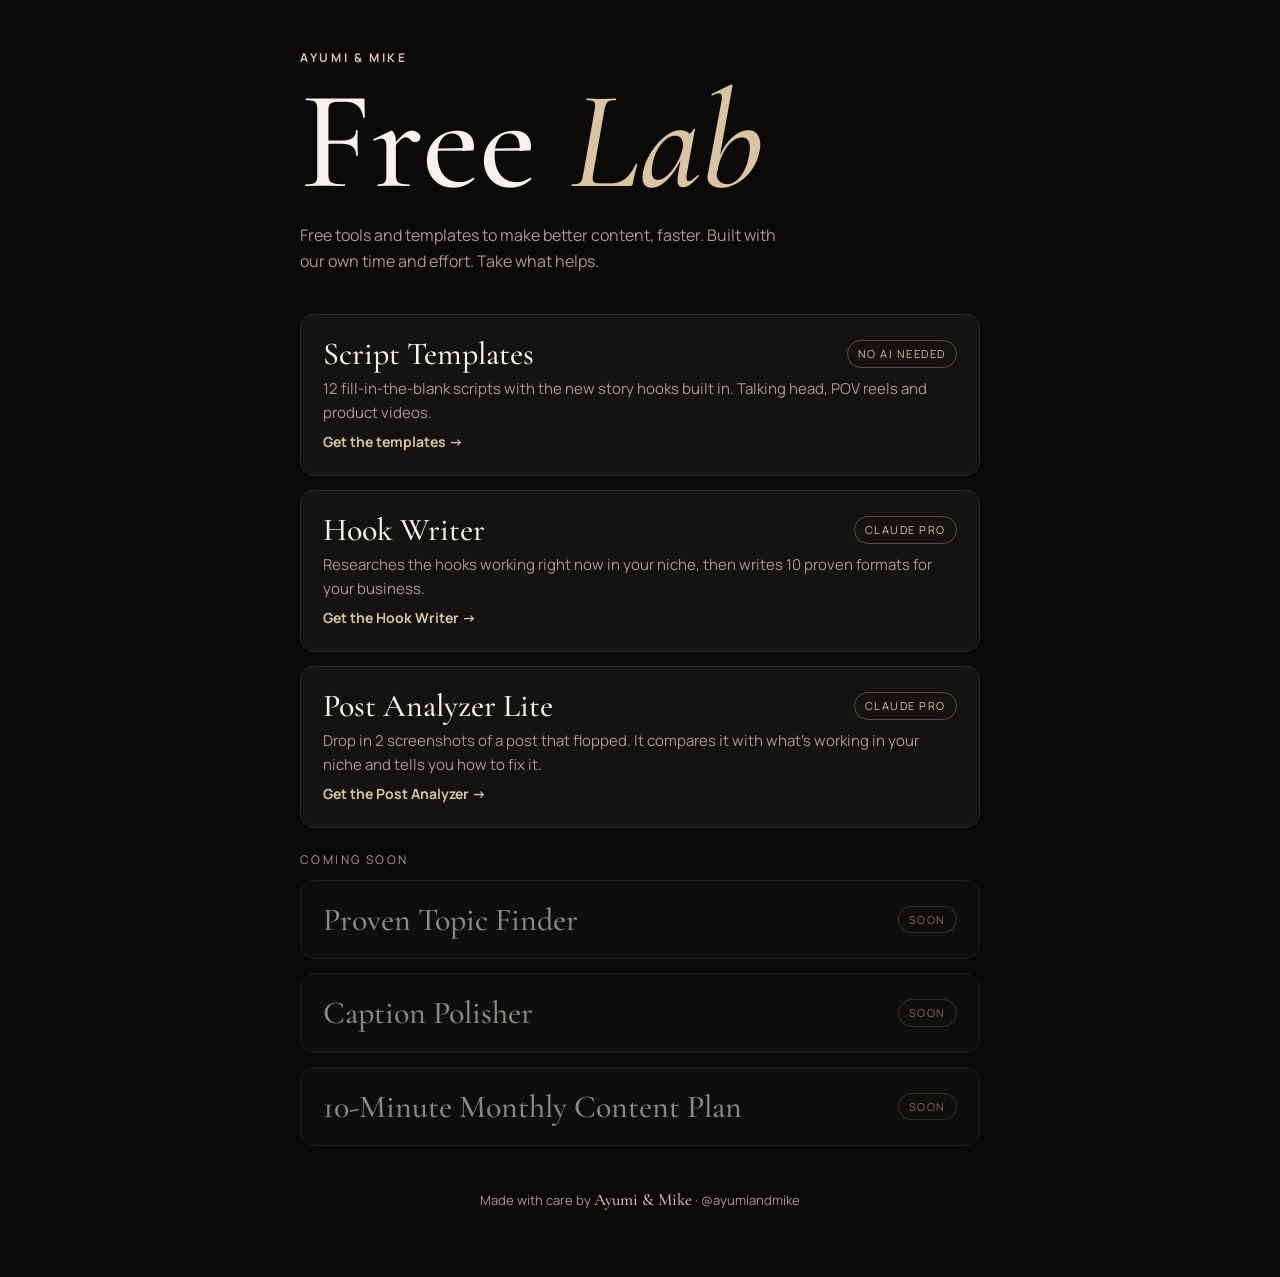
==== index.html @ c78a435c "Add files via upload" ====
<!doctype html>
<html lang="en">
<head>
<meta charset="utf-8">
<meta name="viewport" content="width=device-width,initial-scale=1,viewport-fit=cover">
<title>Free Lab · Ayumi & Mike</title>
<meta name="description" content="Free content tools and templates from Ayumi & Mike.">
<link rel="preconnect" href="https://fonts.googleapis.com">
<link rel="stylesheet" href="https://fonts.googleapis.com/css2?family=Cormorant+Garamond:ital,wght@0,500;1,500&family=Manrope:wght@400;500;700&display=swap">
<style>
/* One column of tool cards under a big serif title. Single dark look. */
:root {
  --bg: #0b0a09; --panel: #151311; --line: #2a2622; --fg: #f5f2ec; --muted: #a39c92; --beige: #d9c4a3;
  --display: "Cormorant Garamond", "Times New Roman", serif; --body: "Manrope", "Segoe UI", system-ui, sans-serif;
  color-scheme: dark;
}
* { box-sizing: border-box; }
body { margin: 0; background: var(--bg); color: var(--fg); font-family: var(--body); font-size: 16px; line-height: 1.6;
  padding-left: max(16px, env(safe-area-inset-left, 0px)); padding-right: max(16px, env(safe-area-inset-right, 0px)); }
.wrap { max-width: 680px; margin: 0 auto; padding-block: 48px 64px; display: grid; gap: 40px; }
.eyebrow { font-size: 12px; letter-spacing: .22em; text-transform: uppercase; color: var(--beige); font-weight: 700; }
h1 { font-family: var(--display); font-weight: 500; font-size: clamp(72px, 20vw, 140px); line-height: .9; margin: 12px 0 18px; }
h1 em { color: var(--beige); }
.lede { color: var(--muted); margin: 0; max-width: 50ch; }
.list { display: grid; gap: 14px; }
.card { display: grid; grid-template-columns: 1fr auto; gap: 6px 16px; align-items: center; padding: 22px; border: 1px solid var(--line); border-radius: 14px;
  background: var(--panel); color: inherit; text-decoration: none; transition: border-color .2s, transform .2s; }
a.card:hover { border-color: var(--beige); transform: translateY(-2px); }
a.card:focus-visible { outline: 2px solid var(--beige); outline-offset: 3px; }
.card h2 { font-family: var(--display); font-weight: 500; font-size: 32px; line-height: 1.05; margin: 0; }
.card p { grid-column: 1 / -1; margin: 0; color: var(--muted); font-size: 15px; }
.tag { font-size: 11px; letter-spacing: .14em; text-transform: uppercase; color: var(--beige); border: 1px solid #d9c4a355; border-radius: 999px; padding: 4px 10px; white-space: nowrap; }
.arrow { grid-column: 1 / -1; color: var(--beige); font-weight: 700; font-size: 14px; }
.soon { opacity: .55; }
.section { font-size: 12px; letter-spacing: .2em; text-transform: uppercase; color: var(--muted); margin: 8px 0 -4px; }
footer { font-size: 13px; color: var(--muted); text-align: center; }
footer b { color: var(--beige); font-weight: 500; font-family: var(--display); font-size: 17px; }
@media (prefers-reduced-motion: reduce) { .card { transition: none; } }
</style>
</head>
<body>
<main class="wrap">
  <header>
    <div class="eyebrow">Ayumi &amp; Mike</div>
    <h1>Free <em>Lab</em></h1>
    <p class="lede">Free tools and templates to make better content, faster. Built with our own time and effort. Take what helps.</p>
  </header>

  <div class="list">
    <a class="card" href="script-templates/">
      <h2>Script Templates</h2><span class="tag">No AI needed</span>
      <p>12 fill-in-the-blank scripts with the new story hooks built in. Talking head, POV reels and product videos.</p>
      <span class="arrow">Get the templates →</span>
    </a>
    <a class="card" href="hook-writer/">
      <h2>Hook Writer</h2><span class="tag">Claude Pro</span>
      <p>Researches the hooks working right now in your niche, then writes 10 proven formats for your business.</p>
      <span class="arrow">Get the Hook Writer →</span>
    </a>
    <a class="card" href="post-analyzer/">
      <h2>Post Analyzer Lite</h2><span class="tag">Claude Pro</span>
      <p>Drop in 2 screenshots of a post that flopped. It compares it with what's working in your niche and tells you how to fix it.</p>
      <span class="arrow">Get the Post Analyzer →</span>
    </a>

    <div class="section">Coming soon</div>
    <div class="card soon"><h2>Proven Topic Finder</h2><span class="tag">Soon</span></div>
    <div class="card soon"><h2>Caption Polisher</h2><span class="tag">Soon</span></div>
    <div class="card soon"><h2>10-Minute Monthly Content Plan</h2><span class="tag">Soon</span></div>
  </div>

  <footer>Made with care by <b>Ayumi &amp; Mike</b> · @ayumiandmike</footer>
</main>
</body>
</html>
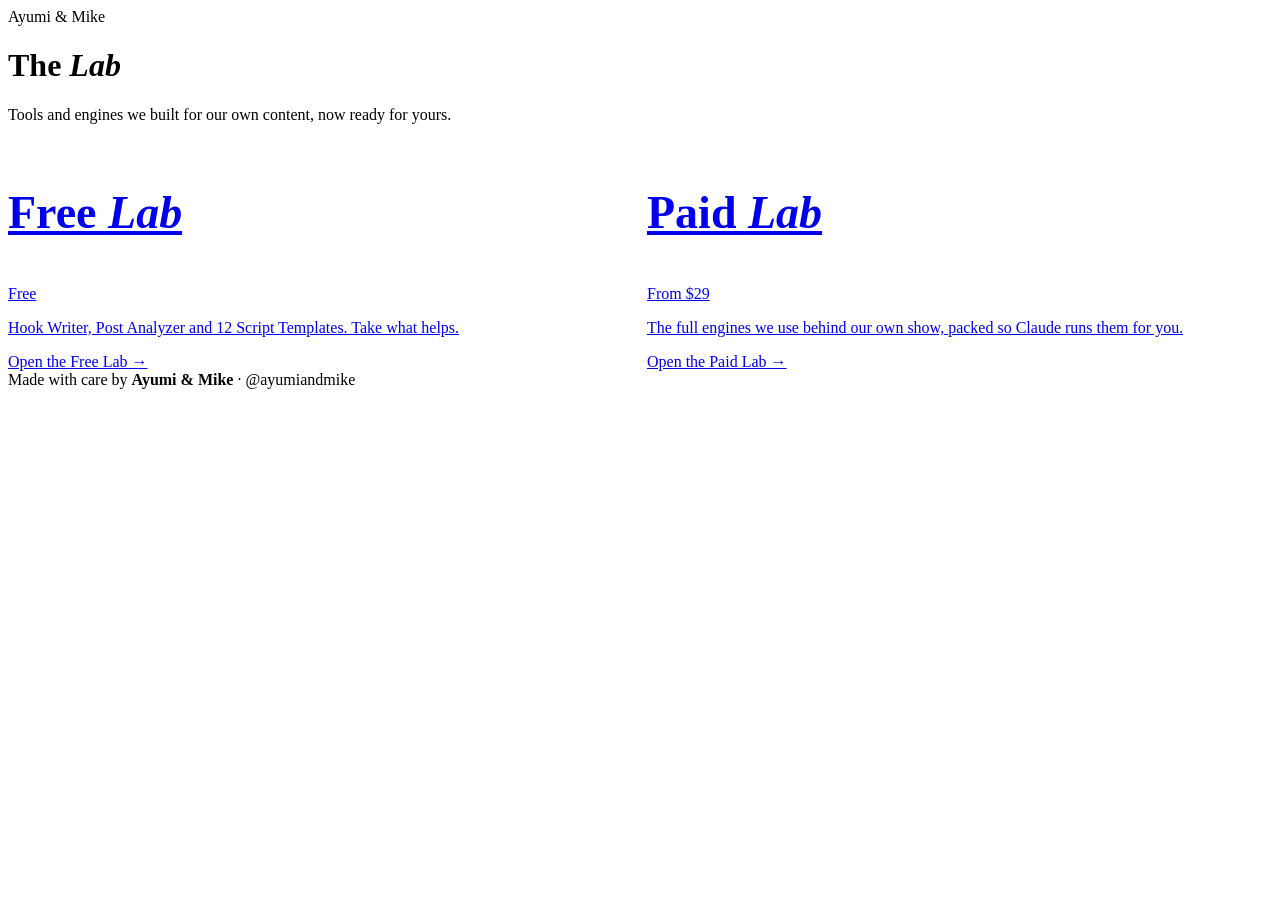
==== commit d1ef554c: "Add files via upload" ====
--- a/index.html
+++ b/index.html
@@ -3,70 +3,36 @@
 <head>
 <meta charset="utf-8">
 <meta name="viewport" content="width=device-width,initial-scale=1,viewport-fit=cover">
-<title>Free Lab · Ayumi & Mike</title>
-<meta name="description" content="Free content tools and templates from Ayumi & Mike.">
-<link rel="preconnect" href="https://fonts.googleapis.com">
+<title>Ayumi & Mike Lab</title>
+<meta name="description" content="Free and paid content tools from Ayumi & Mike.">
 <link rel="stylesheet" href="https://fonts.googleapis.com/css2?family=Cormorant+Garamond:ital,wght@0,500;1,500&family=Manrope:wght@400;500;700&display=swap">
+<link rel="stylesheet" href="assets/lab.css">
 <style>
-/* One column of tool cards under a big serif title. Single dark look. */
-:root {
-  --bg: #0b0a09; --panel: #151311; --line: #2a2622; --fg: #f5f2ec; --muted: #a39c92; --beige: #d9c4a3;
-  --display: "Cormorant Garamond", "Times New Roman", serif; --body: "Manrope", "Segoe UI", system-ui, sans-serif;
-  color-scheme: dark;
-}
-* { box-sizing: border-box; }
-body { margin: 0; background: var(--bg); color: var(--fg); font-family: var(--body); font-size: 16px; line-height: 1.6;
-  padding-left: max(16px, env(safe-area-inset-left, 0px)); padding-right: max(16px, env(safe-area-inset-right, 0px)); }
-.wrap { max-width: 680px; margin: 0 auto; padding-block: 48px 64px; display: grid; gap: 40px; }
-.eyebrow { font-size: 12px; letter-spacing: .22em; text-transform: uppercase; color: var(--beige); font-weight: 700; }
-h1 { font-family: var(--display); font-weight: 500; font-size: clamp(72px, 20vw, 140px); line-height: .9; margin: 12px 0 18px; }
-h1 em { color: var(--beige); }
-.lede { color: var(--muted); margin: 0; max-width: 50ch; }
-.list { display: grid; gap: 14px; }
-.card { display: grid; grid-template-columns: 1fr auto; gap: 6px 16px; align-items: center; padding: 22px; border: 1px solid var(--line); border-radius: 14px;
-  background: var(--panel); color: inherit; text-decoration: none; transition: border-color .2s, transform .2s; }
-a.card:hover { border-color: var(--beige); transform: translateY(-2px); }
-a.card:focus-visible { outline: 2px solid var(--beige); outline-offset: 3px; }
-.card h2 { font-family: var(--display); font-weight: 500; font-size: 32px; line-height: 1.05; margin: 0; }
-.card p { grid-column: 1 / -1; margin: 0; color: var(--muted); font-size: 15px; }
-.tag { font-size: 11px; letter-spacing: .14em; text-transform: uppercase; color: var(--beige); border: 1px solid #d9c4a355; border-radius: 999px; padding: 4px 10px; white-space: nowrap; }
-.arrow { grid-column: 1 / -1; color: var(--beige); font-weight: 700; font-size: 14px; }
-.soon { opacity: .55; }
-.section { font-size: 12px; letter-spacing: .2em; text-transform: uppercase; color: var(--muted); margin: 8px 0 -4px; }
-footer { font-size: 13px; color: var(--muted); text-align: center; }
-footer b { color: var(--beige); font-weight: 500; font-family: var(--display); font-size: 17px; }
-@media (prefers-reduced-motion: reduce) { .card { transition: none; } }
+.doors { display: grid; grid-template-columns: 1fr 1fr; gap: 14px; }
+.door { min-height: 220px; align-content: end; }
+.door h3 { font-size: 46px; }
+@media (max-width: 560px) { .doors { grid-template-columns: 1fr; } .door { min-height: 160px; } }
 </style>
 </head>
 <body>
 <main class="wrap">
   <header>
     <div class="eyebrow">Ayumi &amp; Mike</div>
-    <h1>Free <em>Lab</em></h1>
-    <p class="lede">Free tools and templates to make better content, faster. Built with our own time and effort. Take what helps.</p>
+    <h1>The <em>Lab</em></h1>
+    <p class="lede">Tools and engines we built for our own content, now ready for yours.</p>
   </header>
 
-  <div class="list">
-    <a class="card" href="script-templates/">
-      <h2>Script Templates</h2><span class="tag">No AI needed</span>
-      <p>12 fill-in-the-blank scripts with the new story hooks built in. Talking head, POV reels and product videos.</p>
-      <span class="arrow">Get the templates →</span>
+  <div class="doors">
+    <a class="card door" href="free-lab/">
+      <h3>Free <em style="color:var(--beige)">Lab</em></h3><span class="tag">Free</span>
+      <p>Hook Writer, Post Analyzer and 12 Script Templates. Take what helps.</p>
+      <span class="arrow">Open the Free Lab →</span>
     </a>
-    <a class="card" href="hook-writer/">
-      <h2>Hook Writer</h2><span class="tag">Claude Pro</span>
-      <p>Researches the hooks working right now in your niche, then writes 10 proven formats for your business.</p>
-      <span class="arrow">Get the Hook Writer →</span>
+    <a class="card door" href="paid-lab/">
+      <h3>Paid <em style="color:var(--beige)">Lab</em></h3><span class="tag">From $29</span>
+      <p>The full engines we use behind our own show, packed so Claude runs them for you.</p>
+      <span class="arrow">Open the Paid Lab →</span>
     </a>
-    <a class="card" href="post-analyzer/">
-      <h2>Post Analyzer Lite</h2><span class="tag">Claude Pro</span>
-      <p>Drop in 2 screenshots of a post that flopped. It compares it with what's working in your niche and tells you how to fix it.</p>
-      <span class="arrow">Get the Post Analyzer →</span>
-    </a>
-
-    <div class="section">Coming soon</div>
-    <div class="card soon"><h2>Proven Topic Finder</h2><span class="tag">Soon</span></div>
-    <div class="card soon"><h2>Caption Polisher</h2><span class="tag">Soon</span></div>
-    <div class="card soon"><h2>10-Minute Monthly Content Plan</h2><span class="tag">Soon</span></div>
   </div>
 
   <footer>Made with care by <b>Ayumi &amp; Mike</b> · @ayumiandmike</footer>
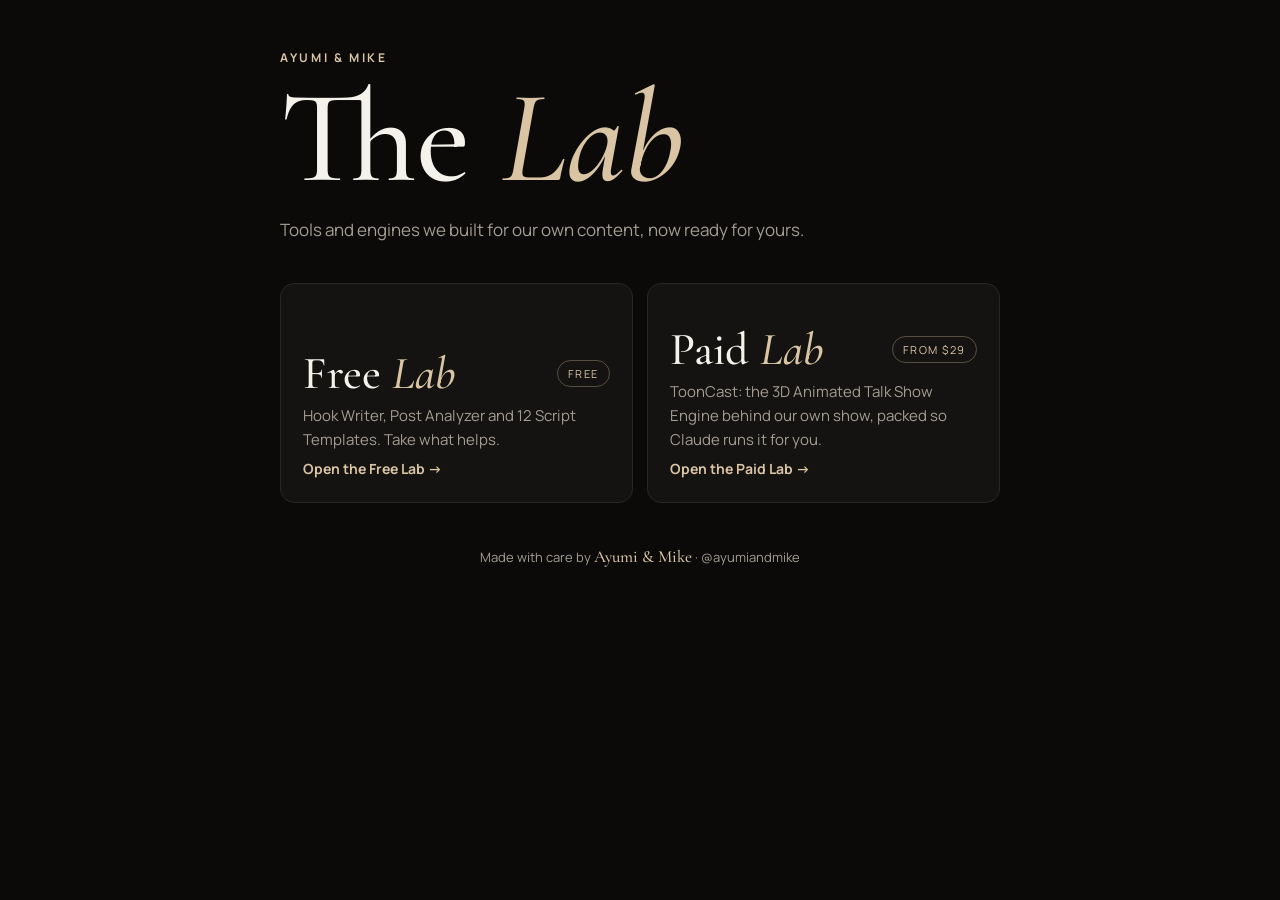
==== commit b349c435: "Add files via upload" ====
--- a/index.html
+++ b/index.html
@@ -30,7 +30,7 @@
     </a>
     <a class="card door" href="paid-lab/">
       <h3>Paid <em style="color:var(--beige)">Lab</em></h3><span class="tag">From $29</span>
-      <p>The full engines we use behind our own show, packed so Claude runs them for you.</p>
+      <p>ToonCast: the 3D Animated Talk Show Engine behind our own show, packed so Claude runs it for you.</p>
       <span class="arrow">Open the Paid Lab →</span>
     </a>
   </div>
--- a/assets/lab.css
+++ b/assets/lab.css
@@ -0,0 +1,40 @@
+/* Shared look for the Lab hub pages. Single dark look: black ground, white type, beige highlights. */
+:root {
+  --bg: #0b0a09; --panel: #151311; --line: #2a2622; --fg: #f5f2ec; --muted: #a39c92; --beige: #d9c4a3; --ink: #14110d;
+  --display: "Cormorant Garamond", "Times New Roman", serif; --body: "Manrope", "Segoe UI", system-ui, sans-serif;
+  color-scheme: dark;
+}
+* { box-sizing: border-box; }
+body { margin: 0; background: var(--bg); color: var(--fg); font-family: var(--body); font-size: 16px; line-height: 1.6;
+  padding-left: max(16px, env(safe-area-inset-left, 0px)); padding-right: max(16px, env(safe-area-inset-right, 0px)); }
+.wrap { max-width: 720px; margin: 0 auto; padding-block: 48px 64px; display: grid; gap: 40px; }
+.wrap.wide { max-width: 980px; }
+.eyebrow { font-size: 12px; letter-spacing: .22em; text-transform: uppercase; color: var(--beige); font-weight: 700; }
+h1 { font-family: var(--display); font-weight: 500; font-size: clamp(64px, 18vw, 132px); line-height: .9; margin: 12px 0 18px; text-wrap: balance; }
+h1 em, h2 em { color: var(--beige); }
+h2 { font-family: var(--display); font-weight: 500; font-size: clamp(34px, 7vw, 44px); line-height: 1.05; margin: 0 0 16px; text-wrap: balance; }
+.lede { color: var(--muted); margin: 0; max-width: 54ch; font-size: 17px; }
+.back { font-size: 14px; color: var(--muted); text-decoration: none; }
+.back:hover { color: var(--beige); }
+.list { display: grid; gap: 14px; }
+.card { display: grid; grid-template-columns: 1fr auto; gap: 6px 16px; align-items: center; padding: 22px; border: 1px solid var(--line); border-radius: 14px;
+  background: var(--panel); color: inherit; text-decoration: none; transition: border-color .2s, transform .2s; }
+a.card:hover { border-color: var(--beige); transform: translateY(-2px); }
+a.card:focus-visible, a:focus-visible, button:focus-visible { outline: 2px solid var(--beige); outline-offset: 3px; }
+.card h3 { font-family: var(--display); font-weight: 500; font-size: 32px; line-height: 1.05; margin: 0; }
+.card p { grid-column: 1 / -1; margin: 0; color: var(--muted); font-size: 15px; }
+.tag { font-size: 11px; letter-spacing: .14em; text-transform: uppercase; color: var(--beige); border: 1px solid #d9c4a355; border-radius: 999px; padding: 4px 10px; white-space: nowrap; }
+.arrow { grid-column: 1 / -1; color: var(--beige); font-weight: 700; font-size: 14px; }
+.soon { opacity: .55; }
+.section { font-size: 12px; letter-spacing: .2em; text-transform: uppercase; color: var(--muted); margin: 8px 0 -4px; }
+footer { font-size: 13px; color: var(--muted); text-align: center; }
+footer b { color: var(--beige); font-weight: 500; font-family: var(--display); font-size: 17px; }
+footer a { color: var(--beige); }
+@media (prefers-reduced-motion: reduce) { .card { transition: none; } }
+
+/* Paid Lab: dark, blurred Ayumi & Mike room behind everything so it feels premium but text stays readable. */
+body.premium { background: var(--bg); }
+body.premium::before { content: ""; position: fixed; inset: 0; z-index: -2; background: url("bg-room.jpg") center 30% / cover no-repeat; filter: blur(3px) saturate(1.1); transform: scale(1.04); }
+body.premium::after { content: ""; position: fixed; inset: 0; z-index: -1;
+  background: radial-gradient(ellipse at 50% 0%, rgba(11,10,9,.62) 0%, rgba(11,10,9,.86) 55%, rgba(11,10,9,.95) 100%); }
+body.premium .card, body.premium .plan, body.premium .steps li { background: rgba(21,19,17,.78); backdrop-filter: blur(6px); -webkit-backdrop-filter: blur(6px); }
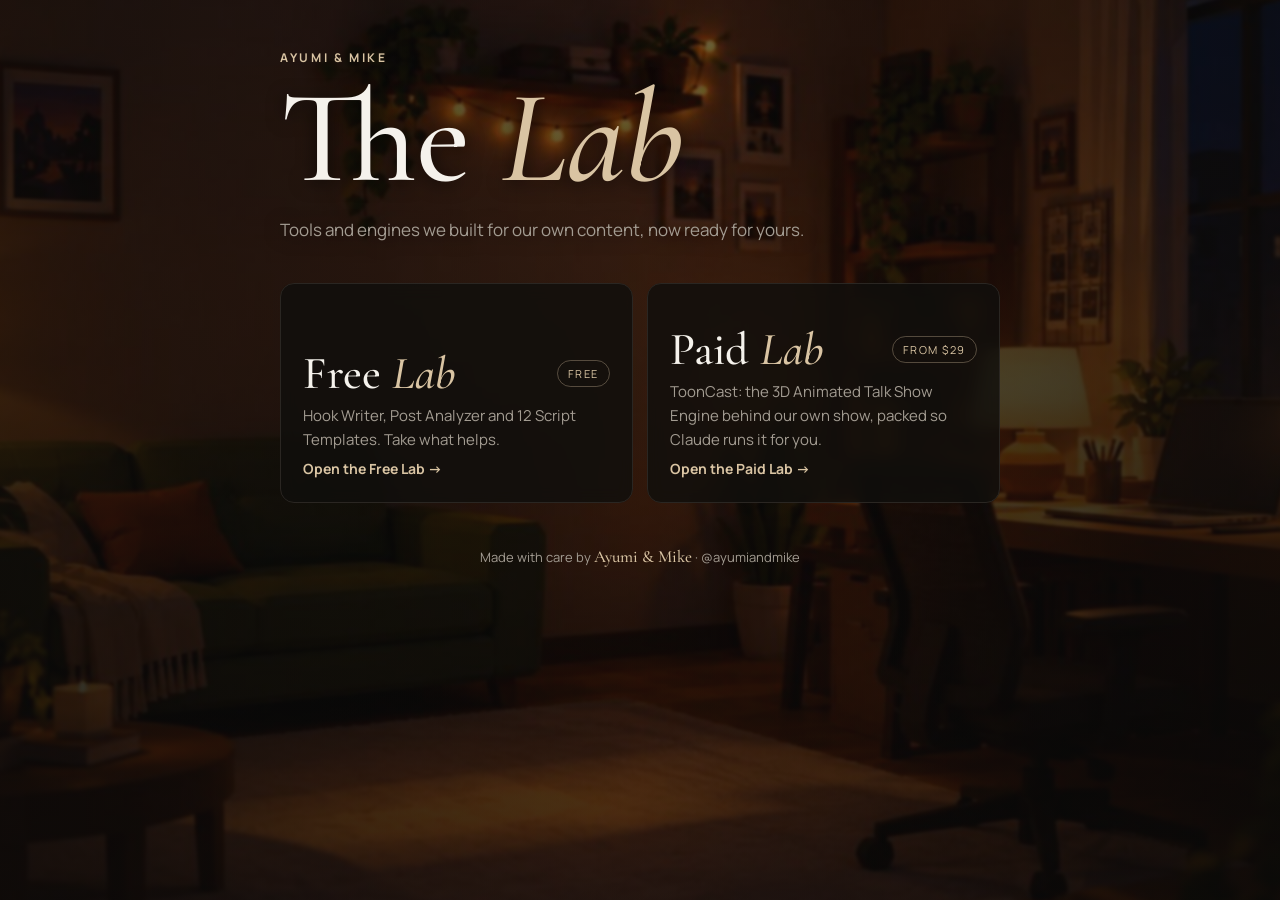
==== commit a0a4851c: "Add files via upload" ====
--- a/index.html
+++ b/index.html
@@ -14,7 +14,7 @@
 @media (max-width: 560px) { .doors { grid-template-columns: 1fr; } .door { min-height: 160px; } }
 </style>
 </head>
-<body>
+<body class="premium home">
 <main class="wrap">
   <header>
     <div class="eyebrow">Ayumi &amp; Mike</div>
--- a/assets/lab.css
+++ b/assets/lab.css
@@ -34,7 +34,10 @@
 
 /* Paid Lab: dark, blurred Ayumi & Mike room behind everything so it feels premium but text stays readable. */
 body.premium { background: var(--bg); }
-body.premium::before { content: ""; position: fixed; inset: 0; z-index: -2; background: url("bg-room.jpg") center 30% / cover no-repeat; filter: blur(3px) saturate(1.1); transform: scale(1.04); }
+body.premium::before { content: ""; position: fixed; inset: 0; z-index: -2; background: url("bg-room.jpg") center 30% / cover no-repeat; filter: blur(1px) saturate(1.15); transform: scale(1.02); }
 body.premium::after { content: ""; position: fixed; inset: 0; z-index: -1;
-  background: radial-gradient(ellipse at 50% 0%, rgba(11,10,9,.62) 0%, rgba(11,10,9,.86) 55%, rgba(11,10,9,.95) 100%); }
-body.premium .card, body.premium .plan, body.premium .steps li { background: rgba(21,19,17,.78); backdrop-filter: blur(6px); -webkit-backdrop-filter: blur(6px); }
+  background: linear-gradient(90deg, rgba(11,10,9,.72) 0%, rgba(11,10,9,.45) 50%, rgba(11,10,9,.72) 100%), linear-gradient(180deg, rgba(11,10,9,.25) 0%, rgba(11,10,9,.55) 100%); }
+body.premium .card, body.premium .plan, body.premium .steps li { background: rgba(17,15,13,.82); backdrop-filter: blur(8px); -webkit-backdrop-filter: blur(8px); }
+body.premium h1, body.premium .lede, body.premium h2 { text-shadow: 0 2px 18px rgba(0,0,0,.65); }
+/* Home page uses the empty studio scene (made in ChatGPT in the show's style). */
+body.premium.home::before { background-image: url("bg-home.jpg"); background-position: center 60%; }
